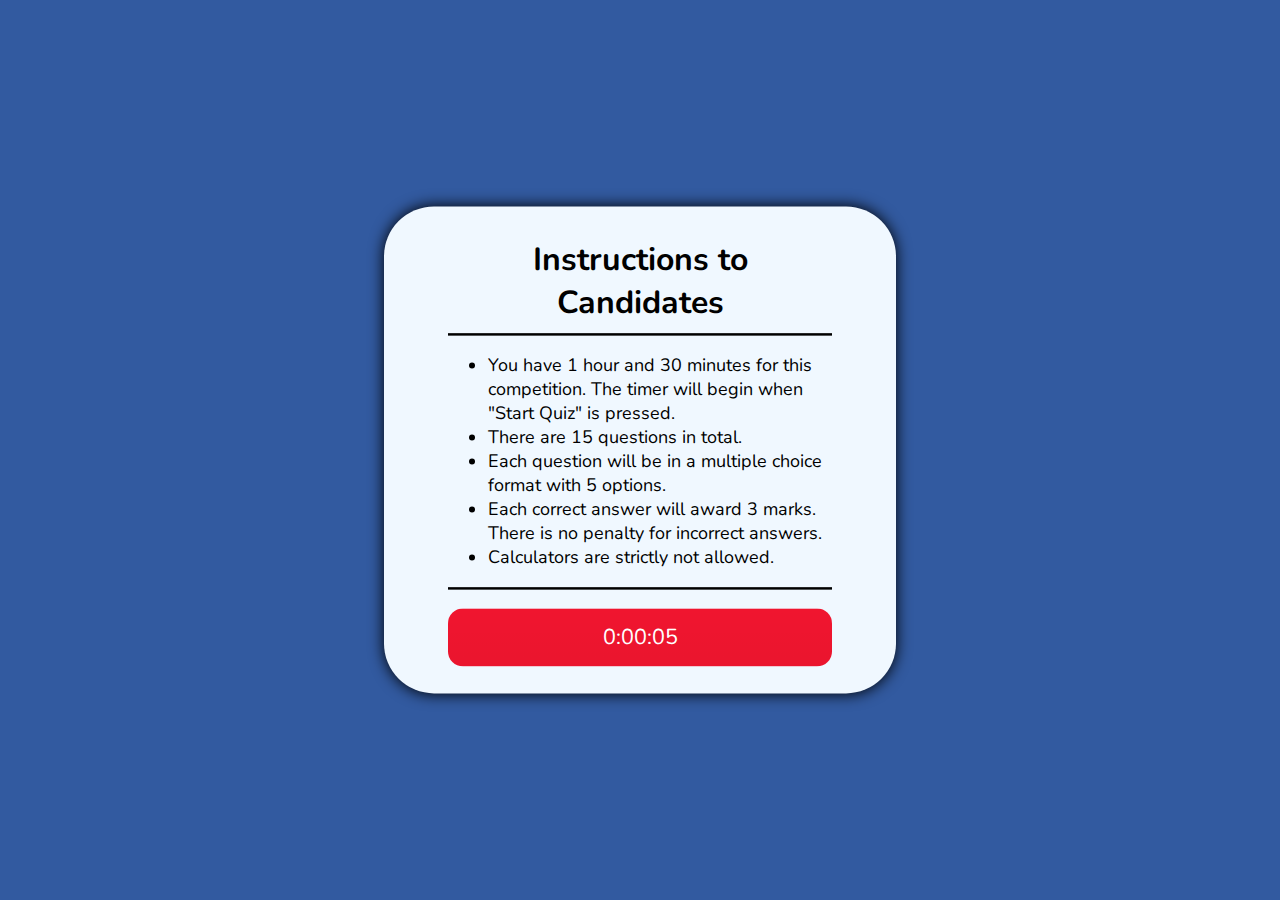
==== instructions.html @ 8140ab17 "Add files via upload" ====
<html>

<head>
    <link href="https://fonts.googleapis.com/css2?family=Nunito&display=swap" rel="stylesheet">
    <script type="text/javascript" src="script.js"></script>
    <link rel="stylesheet" href="style.css">
    <script type="text/javascript" src="https://code.jquery.com/jquery-1.7.1.min.js"></script>
</head>

<body style="background-color: 325aa0;">

    <div id="instruct-square">
        <h1 style="margin:5px;text-align: center;font-size: xx-large;">Instructions to Candidates</h1>
        <hr color="black" style="border-width:0.5px">
        <ul>
            <li>You have 1 hour and 30 minutes for this competition. The timer will begin when "Start Quiz" is pressed.
            </li>
            <li>There are 15 questions in total.</li>
            <li>Each question will be in a multiple choice format with 5 options.</li>
            <li>Each correct answer will award 3 marks. There is no penalty for incorrect answers.</li>
            <li>Calculators are strictly not allowed.</li>
        </ul>
        <hr color="black" style="border-width:0.5px">
        <div>
            <button type="button" id="startBtn" class="btnDisable" disabled onclick="location.href = 'main.html';"></button>
        </div>
    </div>

</body>

</html>

<script>
    var time=5;
    instructTimer();
</script>
---- style.css ----
*{
  font-family: 'Nunito', sans-serif;
  font-size: large;
}
@font-face {
  font-family: Chomsky;
  src: url("fonts/Chomsky.woff") format("woff");
}
button {
  background: linear-gradient(transparent,rgba(0, 0, 0, 0.2)) top/100% 800%;
  transition:0.3s;
}
button[disabled]{
  cursor: default;
}
button:hover:not([disabled]) {
  background-position:bottom;
}
.acs{
  text-align: center;
  font-family: Chomsky;
  font-size: 80px;
  padding-bottom: 20px;
}
#login-square{
  background-color: aliceblue;
  border-radius: 50px;
  box-shadow: 0px 0px 15px grey;
  padding: 5vh 5vw;
  height: 50vh;
  width: 20vw;
  position: absolute;
  top: 50%;
  left: 50%;
  -ms-transform: translateY(-50%) translateX(-50%);
  transform: translateY(-50%) translateX(-50%);
}
#login-button{  
  margin:auto;
  border: none;
  border-radius: 15px;
  background-color: #F0152F;
  padding: 14px 0px;
  margin-top: 50px;
  font-size: 16px;
  cursor: pointer;
  text-align: center;
  color: white;
  font-size: x-large;
  display: block;
  width: 100%;
  box-shadow: 0px 2px 5px grey;
}
ul{
  font-size: large;
}
#feedbackBtn{
  display: block;
  width: 100%;
  margin: auto;
  border: none;
  border-radius: 15px;
  background-color: #F0152F;
  padding: 14px 0px;
  font-size: 16px;
  cursor: pointer;
  text-align: center;
  color: white;
  font-size: larger;
}
.btnDisable{
  display: block;
  width: 100%;
  margin: auto;
  margin-top: 5%;
  border: none;
  border-radius: 15px;
  background-color: #F0152F;
  padding: 14px 0px;
  font-size: 16px;
  cursor: pointer;
  text-align: center;
  color: white;
  font-size: larger;
}
#instruct-square{
  background-color: aliceblue;
  border-radius: 50px;
  box-shadow: 0px 0px 15px black;
  padding: 3vh 5vw;
  width: 30vw;
  position: absolute;
  top: 50%;
  left: 50%;
  -ms-transform: translateY(-50%) translateX(-50%);
  transform: translateY(-50%) translateX(-50%);
}
#finish-square{
  background-color: aliceblue;
  border-radius: 50px;
  box-shadow: 0px 0px 15px black;
  padding: 3vh 3vw;
  width: 30vw;
  position: absolute;
  top: 50%;
  left: 50%;
  -ms-transform: translateY(-50%) translateX(-50%);
  transform: translateY(-50%) translateX(-50%);
}
.form-title{
  
  padding-top: 5px;
}
.form-input{
  width: 100%;
}
input{
  padding: 14px;
  width: 100%;
  border: 2px solid grey;
  border-radius: 10px;
}
.button{
  font: 1em 'Josefin Sans', sans-serif;
  background-color: grey;
  color:white;
  display:inline-block;
  padding:20px;
  box-align:center;
}
.title{
  font: 1em 'Josefin Sans', sans-serif;
  background-color: grey;
  color:white;
  display:inline-block;
  padding:20px;
  box-align:center;
}
#loading {
  margin-left:20px;
  border: 5px solid #f3f3f3; /* Light grey */
  border-top: 5px solid #3498db; /* Blue */
  border-radius: 50%;
  width: 20px;
  height: 20px;
  animation: spin 2s linear infinite;
  display: inline-block;
  vertical-align:middle;
}

#bloading{
  margin-left:20px;
  border: 5px solid #f3f3f3; /* Light grey */
  border-top: 5px solid #3498db; /* Blue */
  border-radius: 50%;
  width: 50px;
  height: 50px;
  animation: spin 2s linear infinite;
  display: inline-block;
  
}

@keyframes spin {
  0% { transform: rotate(0deg); }
  100% { transform: rotate(360deg); }
}
#head{
  font: 1em 'Josefin Sans', sans-serif;
  background-color: white;
  color:black;
  padding:10px 0px;
  position:fixed;
  top: 0;
  width: 100%;
  text-align: center;
  display: flex;
  align-items: center;
  height:50px;
}
#tail{
    box-sizing: border-box;
    
    background-color: grey;
    color:white;
    display:inline-block;
    padding:10px;
    width: 100%;
    text-align: center;
    margin-top: 5px;
}
#timer{
  padding: 10px;
  height:20px;
  display: flex;
  justify-content: flex-start;
  flex:1;
  
}
.question-num{
  width:200px;
  padding: 15px 5px;
  border-radius: 10px;
  background-color: #001f5b;
  margin: auto;
  color: white;
  vertical-align: middle;
  box-shadow: 0px 5px 5px grey;
}
.question-box{
  width:100%;
  height: 50vh;
  padding: 15px 5px;
  border-radius: 10px;
  border-width: 1px;
  box-shadow: 0px 2px 5px grey;
  background-color: white;
  margin: auto;
  color: white;
  vertical-align: middle;
  top: -20px;
  z-index:-2;
  position: relative;
}
.option{
  height: 30px;
  width: 30px;
  appearance: none;
  border: 1px solid black;
  border-radius: 5px;
  border-width: 1px;
  box-shadow: 0px 2px 5px #555555;
  margin: 0 10px;
  padding:5px;
  align-items: center;
  background-clip: content-box;
  cursor: pointer;
}
input[type="checkbox"]:checked {
	background-color: #555555;

}
#save{
  display: block;
  width: 150px;
  border: none;
  border-radius: 10px;
  background-color: #F0152F;
  padding: 14px 0px;
  font-size: 16px;
  cursor: pointer;
  text-align: center;
  margin: 0 20px;
  color: white;
  box-shadow: 0px 2px 5px grey;
}

#nextBtn{
  display: block;
  width: 150px;
  border: none;
  border-radius: 10px;
  background-color: #F0152F;
  padding: 14px 0px;
  font-size: 16px;
  cursor: pointer;
  text-align: center;
  margin: 0 20px;
  color: white;
  box-shadow: 0px 2px 5px grey;
}
.qnum-box{
  height: 35px;
  width:35px;
  border-radius: 5px;
  border-width: 2px;
  border-color: black;
  border-style: solid;
  padding: 5px;
  padding-top: 4px;
  margin: 10px 5px;
  cursor: pointer;
}
#submit{
  width: 100px;
  height:30px;
  border: none;
  border-radius: 10px;
  background-color: #00b050;
  padding: 5px;
  font-size: 16px;
  cursor: pointer;
  text-align: center;
  margin: 10px 20px;
  color: white;
  box-shadow: 0px 2px 5px grey;
}
.option-wrap{
  margin: 0 25px;
  display: flex;
  justify-content: center;
  align-items: center;
}
#bar{
  background-color: #555555;
  width: 150px;
  height: 20px;
  border-radius: 3px;
}
#progress{
  height: 20px;
  width: 100px;
  background-color: #001f5b;
  content: "";
  float: left;
  border-radius: 3px;
}
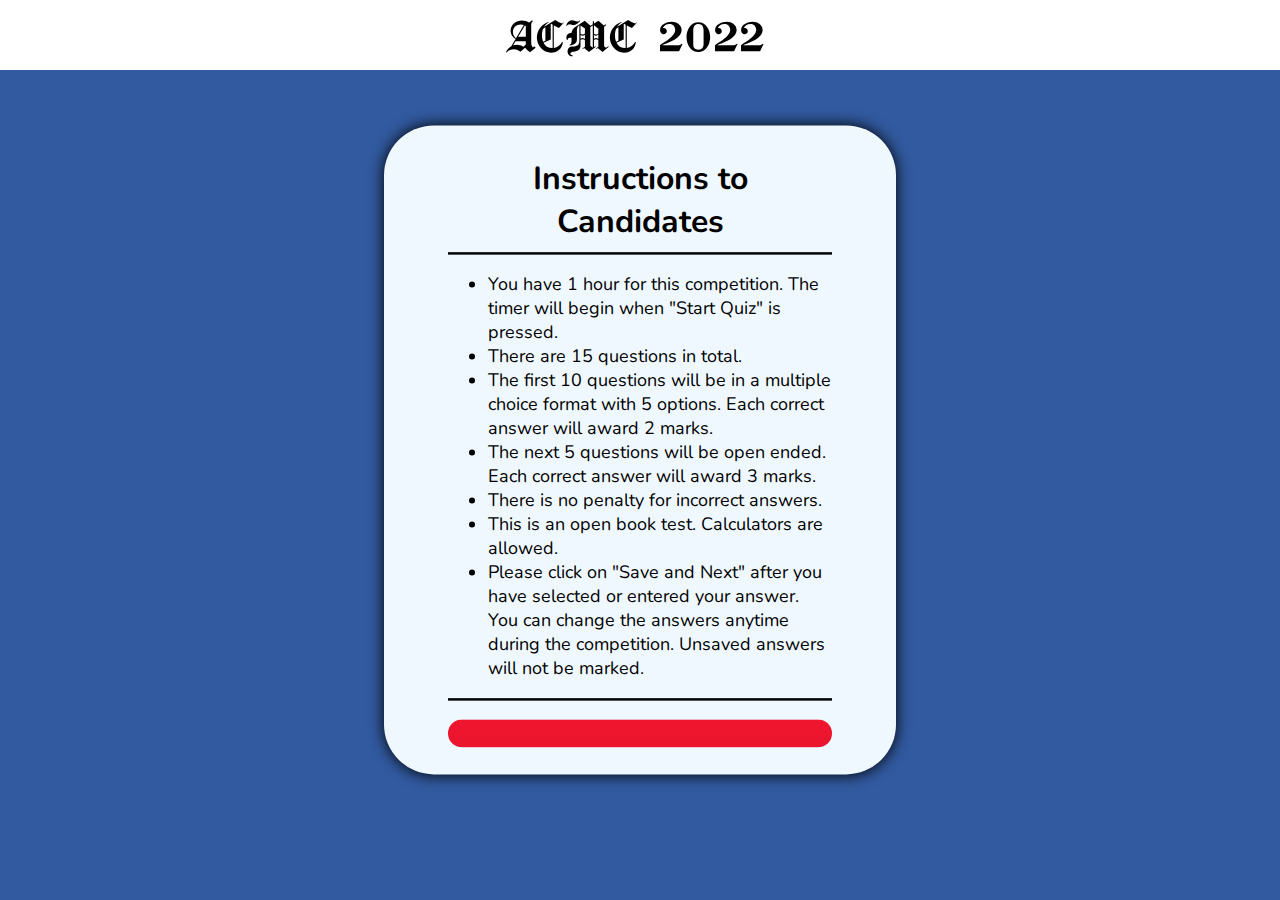
==== commit ddd91192: "a" ====
--- a/instructions.html
+++ b/instructions.html
@@ -1,36 +1,55 @@
 <html>
 
 <head>
+    <title>ACMC 2022 Instructions</title>
     <link href="https://fonts.googleapis.com/css2?family=Nunito&display=swap" rel="stylesheet">
     <script type="text/javascript" src="script.js"></script>
-    <link rel="stylesheet" href="style.css">
-    <script type="text/javascript" src="https://code.jquery.com/jquery-1.7.1.min.js"></script>
+    <link rel="stylesheet" type="text/css" href="style.css">
+    <script type="text/javascript" src="https://code.jquery.com/jquery-3.6.0.min.js"></script>
 </head>
 
-<body style="background-color: 325aa0;">
-
+<body style="background-color: 325aa0;margin: 8px 0;">
+    <div id="head">
+        <!-- TODO CHANGE TIMER-->
+        <div id="timer">
+        </div>
+        <div class="acs" style="padding: 0 10px;justify-content: center;flex:1;font-size: 50px;">ACMC 2022</div>
+        <div id="name" style="padding: 10px;justify-content: flex-end;flex:1;text-align: right;padding-right: 20px;">
+        </div>
+    </div>
     <div id="instruct-square">
         <h1 style="margin:5px;text-align: center;font-size: xx-large;">Instructions to Candidates</h1>
         <hr color="black" style="border-width:0.5px">
+        <!--TODO change instructions-->
         <ul>
-            <li>You have 1 hour and 30 minutes for this competition. The timer will begin when "Start Quiz" is pressed.
-            </li>
+            <li>You have 1 hour for this competition. The timer will begin when "Start Quiz" is pressed.</li>
             <li>There are 15 questions in total.</li>
-            <li>Each question will be in a multiple choice format with 5 options.</li>
-            <li>Each correct answer will award 3 marks. There is no penalty for incorrect answers.</li>
-            <li>Calculators are strictly not allowed.</li>
+            <li>The first 10 questions will be in a multiple choice format with 5 options. Each correct answer will award 2 marks.</li>
+            <li>The next 5 questions will be open ended. Each correct answer will award 3 marks.</li>
+            <li>There is no penalty for incorrect answers.</li>
+            <li>This is an open book test. Calculators are allowed.</li>
+            <li>Please click on "Save and Next" after you have selected or entered your answer. You can change the answers anytime during the competition. Unsaved answers will not be marked.</li>
         </ul>
         <hr color="black" style="border-width:0.5px">
         <div>
-            <button type="button" id="startBtn" class="btnDisable" disabled onclick="location.href = 'main.html';"></button>
+            <button type="button" id="startBtn" class="btnDisable" disabled onclick="start();"></button>
         </div>
     </div>
+    <div id="load" class="hidden">
+        <div class="popup">
+            <div style="margin: 0 0 20px;font-size: 20px;">Loading...</div>
+            <div class="loader"></div>
 
+        </div>
+        <div class="dimmer"></div>
+    </div>
 </body>
 
 </html>
 
 <script>
-    var time=5;
-    instructTimer();
+    getName();
+    getTime();
+    window.addEventListener("focus",updateTime);
+
 </script>